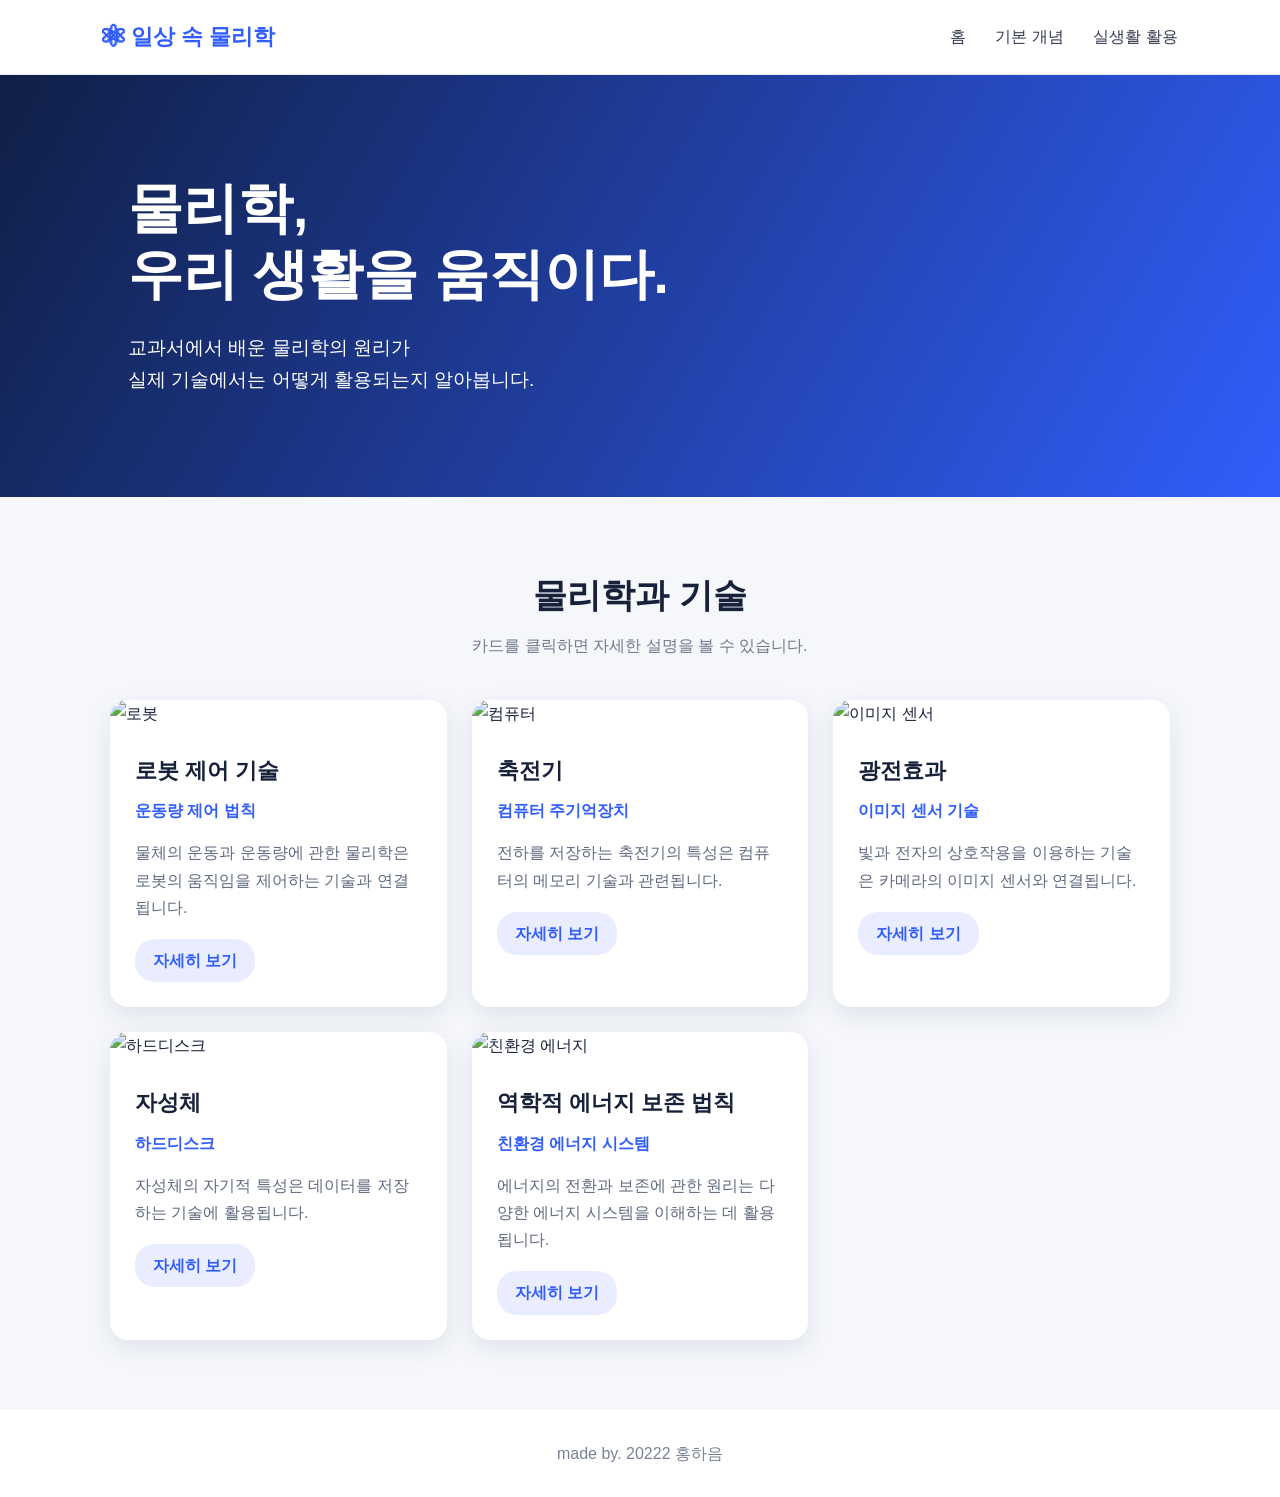
==== index.html @ e7613edf "Add files via upload" ====
<!DOCTYPE html>
<html lang="ko">

<head>
    <meta charset="UTF-8">
    <title>일상 속 물리학</title>
    <link rel="stylesheet" href="style.css">
</head>

<body>

<header>
    <div class="logo">⚛ 일상 속 물리학</div>

    <nav>
        <a href="index.html">홈</a>
        <a href="basics.html">기본 개념</a>
        <a href="applications.html">실생활 활용</a>
    </nav>
</header>


<section class="hero">

    <h1>
        물리학,<br>
        우리 생활을 움직이다.
    </h1>

    <p>
        교과서에서 배운 물리학의 원리가<br>
        실제 기술에서는 어떻게 활용되는지 알아봅니다.
    </p>

</section>


<section class="container">

    <div class="title">
        <h2>물리학과 기술</h2>
        <p>카드를 클릭하면 자세한 설명을 볼 수 있습니다.</p>
    </div>


    <div class="cards">

        <div class="card">

            <img src="robot.jpg" alt="로봇">

            <div class="card-content">

                <h3>로봇 제어 기술</h3>

                <div class="keyword">
                    운동량 제어 법칙
                </div>

                <p>
                    물체의 운동과 운동량에 관한 물리학은
                    로봇의 움직임을 제어하는 기술과 연결됩니다.
                </p>

                <a class="button"
                   href="applications.html#robot">
                    자세히 보기
                </a>

            </div>

        </div>


        <div class="card">

            <img src="capacitor.jpg" alt="컴퓨터">

            <div class="card-content">

                <h3>축전기</h3>

                <div class="keyword">
                    컴퓨터 주기억장치
                </div>

                <p>
                    전하를 저장하는 축전기의 특성은
                    컴퓨터의 메모리 기술과 관련됩니다.
                </p>

                <a class="button"
                   href="applications.html#capacitor">
                    자세히 보기
                </a>

            </div>

        </div>


        <div class="card">

            <img src="sensor.jpg" alt="이미지 센서">

            <div class="card-content">

                <h3>광전효과</h3>

                <div class="keyword">
                    이미지 센서 기술
                </div>

                <p>
                    빛과 전자의 상호작용을 이용하는 기술은
                    카메라의 이미지 센서와 연결됩니다.
                </p>

                <a class="button"
                   href="applications.html#photo">
                    자세히 보기
                </a>

            </div>

        </div>


        <div class="card">

            <img src="harddisk.jpg" alt="하드디스크">

            <div class="card-content">

                <h3>자성체</h3>

                <div class="keyword">
                    하드디스크
                </div>

                <p>
                    자성체의 자기적 특성은
                    데이터를 저장하는 기술에 활용됩니다.
                </p>

                <a class="button"
                   href="applications.html#magnet">
                    자세히 보기
                </a>

            </div>

        </div>


        <div class="card">

            <img src="energy.jpg" alt="친환경 에너지">

            <div class="card-content">

                <h3>역학적 에너지 보존 법칙</h3>

                <div class="keyword">
                    친환경 에너지 시스템
                </div>

                <p>
                    에너지의 전환과 보존에 관한 원리는
                    다양한 에너지 시스템을 이해하는 데 활용됩니다.
                </p>

                <a class="button"
                   href="applications.html#energy">
                    자세히 보기
                </a>

            </div>

        </div>

    </div>

</section>


<footer>
    made by. 20222 홍하음
</footer>

</body>
</html>
---- style.css ----
* {
    box-sizing: border-box;
    margin: 0;
    padding: 0;
}

body {
    font-family: Arial, "맑은 고딕", sans-serif;
    background: #f5f7fb;
    color: #17213a;
    line-height: 1.7;
}

header {
    height: 75px;
    padding: 0 8%;
    display: flex;
    align-items: center;
    justify-content: space-between;
    background: white;
    border-bottom: 1px solid #e8ebf2;
}

.logo {
    color: #315efb;
    font-size: 22px;
    font-weight: bold;
}

nav a {
    text-decoration: none;
    color: #333b50;
    margin-left: 25px;
}

nav a:hover {
    color: #315efb;
}

.hero {
    padding: 100px 10%;
    background: linear-gradient(120deg, #101f46, #315efb);
    color: white;
}

.hero h1 {
    font-size: 55px;
    line-height: 1.2;
    margin-bottom: 25px;
}

.hero p {
    font-size: 19px;
}

.container {
    max-width: 1100px;
    margin: 70px auto;
    padding: 0 20px;
}

.title {
    text-align: center;
    margin-bottom: 40px;
}

.title h2 {
    font-size: 34px;
}

.title p {
    color: #70798b;
    margin-top: 8px;
}

.cards {
    display: grid;
    grid-template-columns: repeat(3, 1fr);
    gap: 25px;
}

.card {
    background: white;
    border-radius: 18px;
    overflow: hidden;
    box-shadow: 0 8px 25px rgba(30, 50, 90, 0.1);
    transition: 0.25s;
}

.card:hover {
    transform: translateY(-7px);
}

.card img {
    width: 100%;
    height: 180px;
    object-fit: cover;
}

.card-content {
    padding: 25px;
}

.card h3 {
    font-size: 22px;
    margin-bottom: 8px;
}

.keyword {
    color: #315efb;
    font-weight: bold;
    margin-bottom: 15px;
}

.card p {
    color: #606b80;
}

.button {
    display: inline-block;
    margin-top: 18px;
    padding: 8px 18px;
    border-radius: 20px;
    background: #e9edff;
    color: #315efb;
    text-decoration: none;
    font-weight: bold;
}

.info {
    background: white;
    padding: 35px;
    margin-bottom: 25px;
    border-radius: 18px;
    box-shadow: 0 5px 20px rgba(30, 50, 90, 0.08);
}

.info h2 {
    color: #315efb;
    margin-bottom: 15px;
}

.info h3 {
    margin-top: 20px;
    margin-bottom: 8px;
}

.formula {
    margin: 20px 0;
    padding: 18px;
    background: #f0f3ff;
    border-radius: 12px;
    text-align: center;
    font-size: 22px;
    font-weight: bold;
}

.back {
    display: inline-block;
    margin-bottom: 30px;
    color: #315efb;
    text-decoration: none;
}

footer {
    text-align: center;
    padding: 30px;
    background: white;
    color: #7a8395;
}

@media (max-width: 800px) {
    .cards {
        grid-template-columns: 1fr;
    }

    .hero h1 {
        font-size: 40px;
    }

    nav {
        display: none;
    }
}
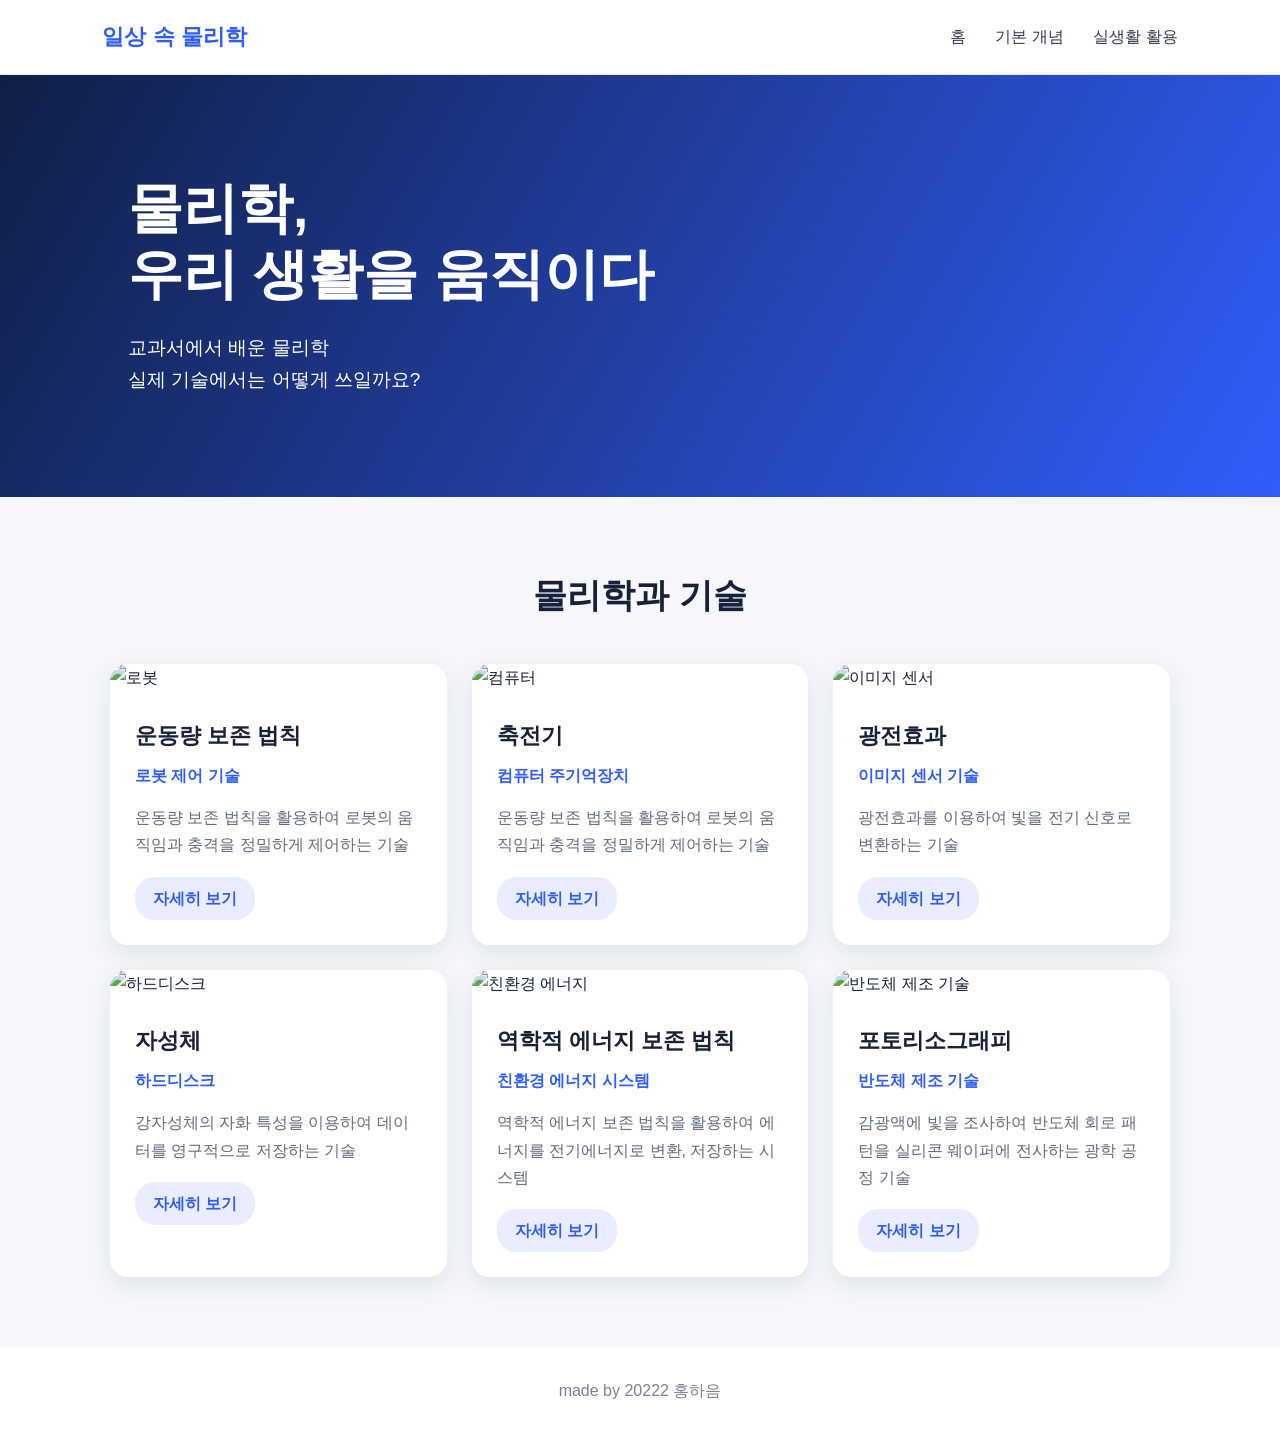
==== commit c484fba7: "Update index.html" ====
--- a/index.html
+++ b/index.html
@@ -10,7 +10,7 @@
 <body>
 
 <header>
-    <div class="logo">⚛ 일상 속 물리학</div>
+    <div class="logo">일상 속 물리학</div>
 
     <nav>
         <a href="index.html">홈</a>
@@ -24,12 +24,12 @@
 
     <h1>
         물리학,<br>
-        우리 생활을 움직이다.
+        우리 생활을 움직이다
     </h1>
 
     <p>
-        교과서에서 배운 물리학의 원리가<br>
-        실제 기술에서는 어떻게 활용되는지 알아봅니다.
+        교과서에서 배운 물리학 <br>
+실제 기술에서는 어떻게 쓰일까요?
     </p>
 
 </section>
@@ -39,7 +39,6 @@
 
     <div class="title">
         <h2>물리학과 기술</h2>
-        <p>카드를 클릭하면 자세한 설명을 볼 수 있습니다.</p>
     </div>
 
 
@@ -51,15 +50,14 @@
 
             <div class="card-content">
 
-                <h3>로봇 제어 기술</h3>
-
-                <div class="keyword">
-                    운동량 제어 법칙
-                </div>
-
-                <p>
-                    물체의 운동과 운동량에 관한 물리학은
-                    로봇의 움직임을 제어하는 기술과 연결됩니다.
+                <h3>운동량 보존 법칙</h3>
+
+                <div class="keyword">
+                    로봇 제어 기술
+                </div>
+
+                <p>
+                  운동량 보존 법칙을 활용하여 로봇의 움직임과 충격을 정밀하게 제어하는 기술
                 </p>
 
                 <a class="button"
@@ -85,8 +83,7 @@
                 </div>
 
                 <p>
-                    전하를 저장하는 축전기의 특성은
-                    컴퓨터의 메모리 기술과 관련됩니다.
+                    운동량 보존 법칙을 활용하여 로봇의 움직임과 충격을 정밀하게 제어하는 기술
                 </p>
 
                 <a class="button"
@@ -112,8 +109,7 @@
                 </div>
 
                 <p>
-                    빛과 전자의 상호작용을 이용하는 기술은
-                    카메라의 이미지 센서와 연결됩니다.
+                    광전효과를 이용하여 빛을 전기 신호로 변환하는 기술
                 </p>
 
                 <a class="button"
@@ -139,8 +135,7 @@
                 </div>
 
                 <p>
-                    자성체의 자기적 특성은
-                    데이터를 저장하는 기술에 활용됩니다.
+                    강자성체의 자화 특성을 이용하여 데이터를 영구적으로 저장하는 기술
                 </p>
 
                 <a class="button"
@@ -166,8 +161,7 @@
                 </div>
 
                 <p>
-                    에너지의 전환과 보존에 관한 원리는
-                    다양한 에너지 시스템을 이해하는 데 활용됩니다.
+                    역학적 에너지 보존 법칙을 활용하여 에너지를 전기에너지로 변환, 저장하는 시스템
                 </p>
 
                 <a class="button"
@@ -179,14 +173,40 @@
 
         </div>
 
+        <div class="card">
+
+            <img src="semiconductor.jpg" alt="반도체 제조 기술">
+
+            <div class="card-content">
+
+                <h3>포토리소그래피</h3>
+
+                <div class="keyword">
+                    반도체 제조 기술
+                </div>
+
+                <p>
+                  감광액에 빛을 조사하여 반도체 회로 패턴을 실리콘 웨이퍼에 전사하는 광학 공정 기술
+                </p>
+
+                <a class="button"
+                   href="applications.html#semiconductor">
+                    자세히 보기
+                </a>
+
+            </div>
+
+        </div>
+
     </div>
 
+
 </section>
 
 
 <footer>
-    made by. 20222 홍하음
+    made by 20222 홍하음
 </footer>
 
 </body>
-</html>+</html>
